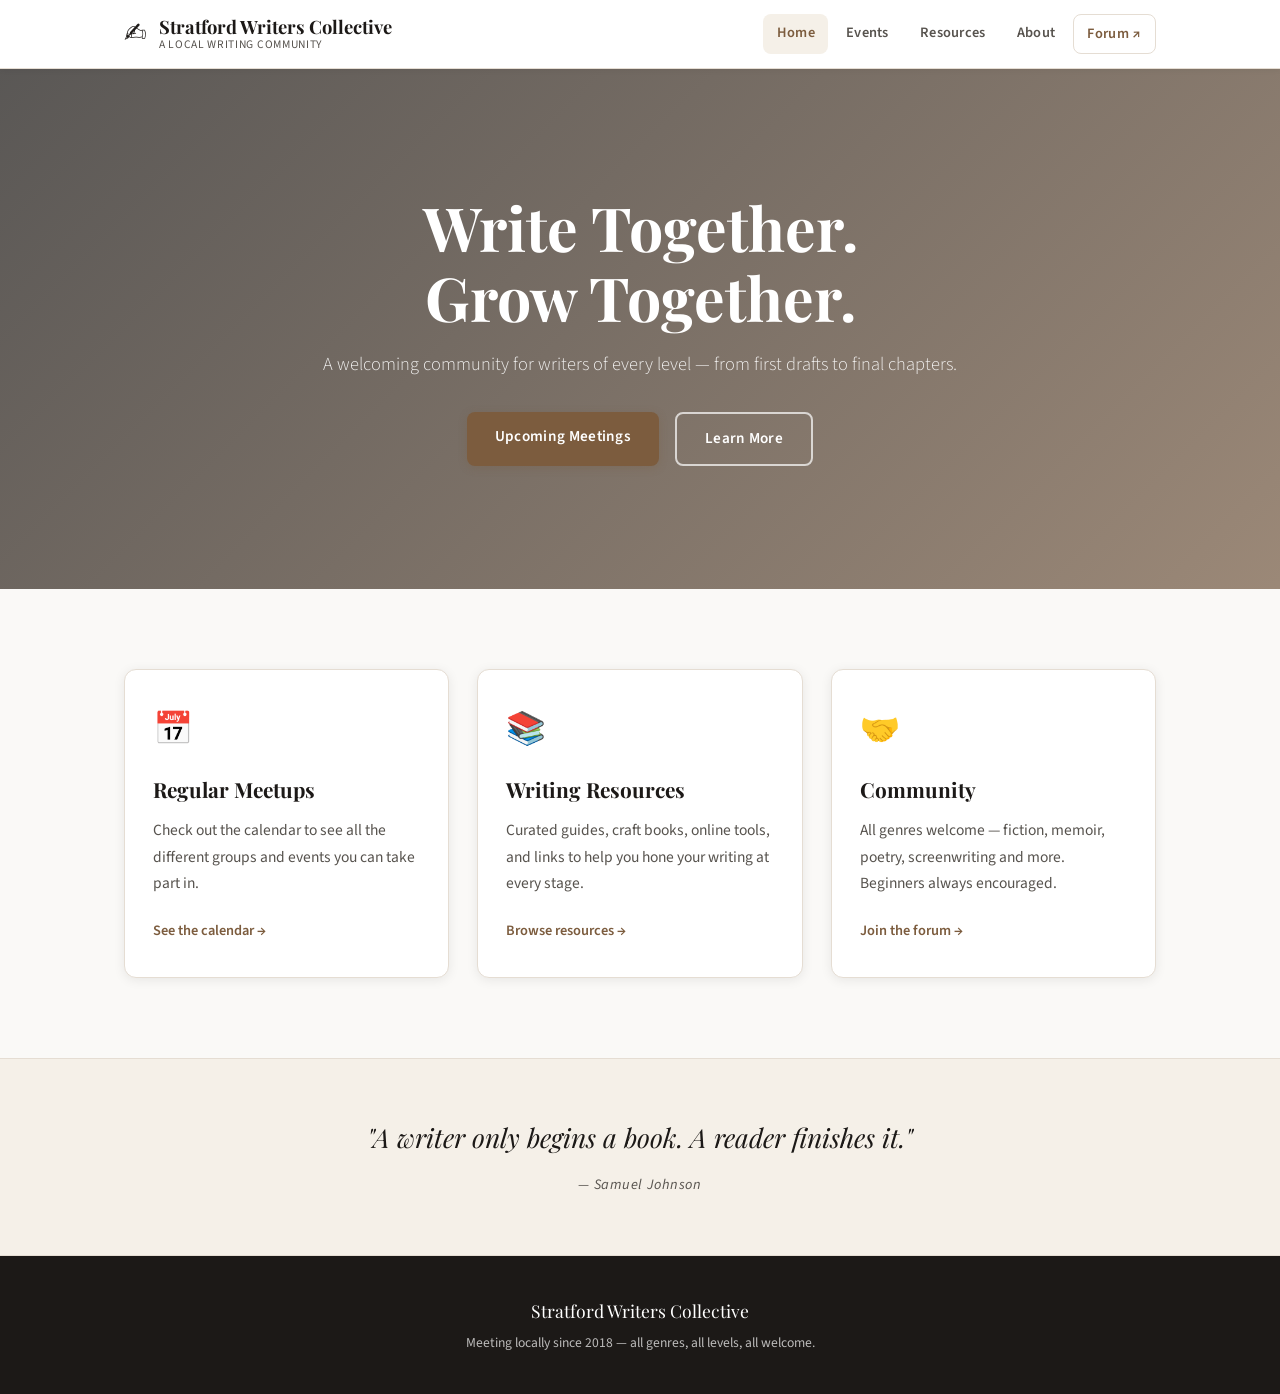
==== index.html @ 009ad5e2 "Drop SVG favicon link; add favicons to remaining pages" ====
<!DOCTYPE html>
<html lang="en">
<head>
  <meta charset="UTF-8" />
  <meta name="viewport" content="width=device-width, initial-scale=1.0" />
  <title>Stratford Writers Collective</title>
  <link rel="icon" type="image/png" href="/favicon-96x96.png" sizes="96x96" />
  <link rel="shortcut icon" href="/favicon.ico" />
  <link rel="apple-touch-icon" sizes="180x180" href="/apple-touch-icon.png" />
  <meta name="apple-mobile-web-app-title" content="Stratford Writers Collective" />
  <link rel="manifest" href="/site.webmanifest" />
  <link rel="stylesheet" href="styles.css" />
  <link rel="preconnect" href="https://fonts.googleapis.com" />
  <link rel="preconnect" href="https://fonts.gstatic.com" crossorigin />
  <link href="https://fonts.googleapis.com/css2?family=Playfair+Display:ital,wght@0,400;0,700;1,400&family=Source+Sans+3:wght@300;400;600&display=swap" rel="stylesheet" />
</head>
<body>
  <header class="site-header">
    <div class="container">
      <div class="logo">
        <span class="logo-icon">✍</span>
        <div class="logo-text">
          <span class="logo-name">Stratford Writers Collective</span>
          <span class="logo-tagline">a local writing community</span>
        </div>
      </div>
      <nav class="main-nav">
        <a href="index.html" class="nav-link active">Home</a>
        <a href="events.html" class="nav-link">Events</a>
        <a href="resources.html" class="nav-link">Resources</a>
        <a href="about.html" class="nav-link">About</a>
        <a href="https://stratfordwritingcollective.discourse.group" class="nav-link nav-link-forum" target="_blank" rel="noopener">Forum ↗</a>
      </nav>
      <button class="nav-toggle" aria-label="Toggle navigation">&#9776;</button>
    </div>
  </header>

  <main>
    <section class="hero">
      <div class="hero-content">
        <h1 class="hero-heading">Write Together.<br>Grow Together.</h1>
        <p class="hero-sub">A welcoming community for writers of every level — from first drafts to final chapters.</p>
        <div class="hero-actions">
          <a href="events.html" class="btn btn-primary">Upcoming Meetings</a>
          <a href="about.html" class="btn btn-outline">Learn More</a>
        </div>
      </div>
    </section>

    <section class="features">
      <div class="container">
        <div class="feature-grid">
          <div class="feature-card">
            <div class="feature-icon">📅</div>
            <h3>Regular Meetups</h3>
            <p>Check out the calendar to see all the different groups and events you can take part in.</p>
            <a href="events.html" class="feature-link">See the calendar →</a>
          </div>
          <div class="feature-card">
            <div class="feature-icon">📚</div>
            <h3>Writing Resources</h3>
            <p>Curated guides, craft books, online tools, and links to help you hone your writing at every stage.</p>
            <a href="resources.html" class="feature-link">Browse resources →</a>
          </div>
          <div class="feature-card">
            <div class="feature-icon">🤝</div>
            <h3>Community</h3>
            <p>All genres welcome — fiction, memoir, poetry, screenwriting and more. Beginners always encouraged.</p>
            <a href="https://stratfordwritingcollective.discourse.group" class="feature-link" target="_blank" rel="noopener">Join the forum →</a>
          </div>
        </div>
      </div>
    </section>

    <section class="quote-band">
      <div class="container">
        <blockquote>
          <p>"A writer only begins a book. A reader finishes it."</p>
          <cite>— Samuel Johnson</cite>
        </blockquote>
      </div>
    </section>

  </main>

  <footer class="site-footer">
    <div class="container">
      <p class="footer-name">Stratford Writers Collective</p>
      <p class="footer-note">Meeting locally since 2018 &mdash; all genres, all levels, all welcome.</p>
    </div>
  </footer>

  <script src="nav.js"></script>
</body>
</html>
---- styles.css ----
/* ── Reset & base ───────────────────────────────────────── */
*, *::before, *::after { box-sizing: border-box; margin: 0; padding: 0; }

:root {
  --ink:        #1c1917;
  --ink-light:  #57534e;
  --paper:      #faf9f7;
  --paper-warm: #f5f0e8;
  --accent:     #7c5c3e;
  --accent-dk:  #5c3d22;
  --accent-lt:  #b08c6a;
  --gold:       #c9a84c;
  --border:     #e5ddd3;
  --white:      #ffffff;

  --font-serif: 'Playfair Display', Georgia, serif;
  --font-sans:  'Source Sans 3', system-ui, sans-serif;

  --radius:  8px;
  --shadow:  0 2px 12px rgba(0,0,0,.08);
  --shadow-lg: 0 8px 32px rgba(0,0,0,.12);
}

html { scroll-behavior: smooth; }

body {
  font-family: var(--font-sans);
  font-size: 1.0625rem;
  line-height: 1.7;
  color: var(--ink);
  background: var(--paper);
}

img { display: block; max-width: 100%; }
a  { color: var(--accent); text-decoration: none; }
a:hover { text-decoration: underline; }

.container {
  max-width: 1080px;
  margin: 0 auto;
  padding: 0 1.5rem;
}

/* ── Header / Nav ───────────────────────────────────────── */
.site-header {
  position: sticky;
  top: 0;
  z-index: 100;
  background: var(--white);
  border-bottom: 1px solid var(--border);
  box-shadow: 0 1px 6px rgba(0,0,0,.06);
}

.site-header .container {
  display: flex;
  align-items: center;
  justify-content: space-between;
  height: 68px;
  gap: 1.5rem;
}

.logo {
  display: flex;
  align-items: center;
  gap: .75rem;
  text-decoration: none;
}

.logo-icon { font-size: 1.7rem; }

.logo-text {
  display: flex;
  flex-direction: column;
  line-height: 1.2;
}

.logo-name {
  font-family: var(--font-serif);
  font-size: 1.15rem;
  font-weight: 700;
  color: var(--ink);
}

.logo-tagline {
  font-size: .72rem;
  letter-spacing: .06em;
  text-transform: uppercase;
  color: var(--ink-light);
}

.main-nav {
  display: flex;
  gap: .25rem;
}

.nav-link {
  font-size: .9rem;
  font-weight: 600;
  letter-spacing: .02em;
  color: var(--ink-light);
  padding: .45rem .85rem;
  border-radius: var(--radius);
  transition: color .15s, background .15s;
}

.nav-link:hover,
.nav-link.active {
  color: var(--accent);
  background: var(--paper-warm);
  text-decoration: none;
}

.nav-link-forum {
  color: var(--accent) !important;
  border: 1px solid var(--border);
}

.nav-link-forum:hover {
  background: var(--paper-warm);
  border-color: var(--accent-lt);
}

.nav-toggle {
  display: none;
  background: none;
  border: none;
  font-size: 1.5rem;
  cursor: pointer;
  color: var(--ink);
  padding: .25rem;
}

/* ── Buttons ────────────────────────────────────────────── */
.btn {
  display: inline-block;
  padding: .75rem 1.75rem;
  border-radius: var(--radius);
  font-family: var(--font-sans);
  font-size: .95rem;
  font-weight: 600;
  letter-spacing: .02em;
  cursor: pointer;
  transition: background .18s, color .18s, transform .12s, box-shadow .18s;
  text-decoration: none;
}

.btn:hover { transform: translateY(-1px); text-decoration: none; }

.btn-primary {
  background: var(--accent);
  color: var(--white);
  box-shadow: 0 2px 8px rgba(124,92,62,.3);
}

.btn-primary:hover {
  background: var(--accent-dk);
  box-shadow: 0 4px 14px rgba(124,92,62,.4);
}

.btn-outline {
  background: transparent;
  color: var(--white);
  border: 2px solid rgba(255,255,255,.7);
}

.btn-outline:hover {
  background: rgba(255,255,255,.12);
  border-color: var(--white);
}

/* ── Hero ───────────────────────────────────────────────── */
.hero {
  background:
    linear-gradient(135deg, rgba(28,25,23,.72) 0%, rgba(92,61,34,.6) 100%),
    url('https://images.unsplash.com/photo-1455390582262-044cdead277a?w=1400&auto=format&fit=crop&q=80')
    center/cover no-repeat;
  min-height: 520px;
  display: flex;
  align-items: center;
  padding: 5rem 1.5rem;
}

.hero-content {
  max-width: 640px;
  margin: 0 auto;
  text-align: center;
}

.hero-heading {
  font-family: var(--font-serif);
  font-size: clamp(2.4rem, 5vw, 3.8rem);
  font-weight: 700;
  color: var(--white);
  line-height: 1.15;
  margin-bottom: 1.1rem;
}

.hero-sub {
  font-size: 1.15rem;
  color: rgba(255,255,255,.88);
  margin-bottom: 2rem;
  font-weight: 300;
}

.hero-actions {
  display: flex;
  gap: 1rem;
  justify-content: center;
  flex-wrap: wrap;
}

/* ── Feature cards ──────────────────────────────────────── */
.features {
  padding: 5rem 0;
}

.feature-grid {
  display: grid;
  grid-template-columns: repeat(auto-fit, minmax(260px, 1fr));
  gap: 1.75rem;
}

.feature-card {
  background: var(--white);
  border: 1px solid var(--border);
  border-radius: 12px;
  padding: 2rem 1.75rem;
  box-shadow: var(--shadow);
  transition: box-shadow .2s, transform .2s;
}

.feature-card:hover {
  box-shadow: var(--shadow-lg);
  transform: translateY(-3px);
}

.feature-icon {
  font-size: 2rem;
  margin-bottom: 1rem;
}

.feature-card h3 {
  font-family: var(--font-serif);
  font-size: 1.3rem;
  margin-bottom: .6rem;
}

.feature-card p {
  color: var(--ink-light);
  font-size: .97rem;
  margin-bottom: 1.25rem;
}

.feature-link {
  font-size: .9rem;
  font-weight: 600;
  color: var(--accent);
}

/* ── Quote band ─────────────────────────────────────────── */
.quote-band {
  background: var(--paper-warm);
  border-top: 1px solid var(--border);
  border-bottom: 1px solid var(--border);
  padding: 3.5rem 1.5rem;
  text-align: center;
}

.quote-band blockquote p {
  font-family: var(--font-serif);
  font-size: clamp(1.25rem, 2.5vw, 1.65rem);
  font-style: italic;
  color: var(--ink);
  margin-bottom: .6rem;
}

.quote-band cite {
  font-size: .9rem;
  color: var(--ink-light);
  letter-spacing: .04em;
}

/* ── Join CTA ───────────────────────────────────────────── */
.join-cta {
  padding: 5rem 1.5rem;
  text-align: center;
}

.join-cta h2 {
  font-family: var(--font-serif);
  font-size: 2rem;
  margin-bottom: .75rem;
}

.join-cta p {
  color: var(--ink-light);
  max-width: 520px;
  margin: 0 auto 2rem;
}

/* ── Page hero (inner pages) ────────────────────────────── */
.page-hero {
  background: linear-gradient(135deg, var(--accent-dk) 0%, var(--accent) 100%);
  padding: 4rem 1.5rem 3.5rem;
  text-align: center;
}

.page-hero h1 {
  font-family: var(--font-serif);
  font-size: clamp(2rem, 4vw, 3rem);
  color: var(--white);
  margin-bottom: .5rem;
}

.page-hero p {
  color: rgba(255,255,255,.85);
  font-size: 1.05rem;
  max-width: 540px;
  margin: 0 auto;
}

/* ── Section headings ───────────────────────────────────── */
.section-label {
  font-size: .78rem;
  font-weight: 600;
  letter-spacing: .1em;
  text-transform: uppercase;
  color: var(--accent-lt);
  margin-bottom: .4rem;
}

/* ── Calendar page ──────────────────────────────────────── */
.calendar-section {
  padding: 3.5rem 0;
}

.calendar-intro {
  text-align: center;
  max-width: 600px;
  margin: 0 auto 2.5rem;
}

.calendar-intro h2 {
  font-family: var(--font-serif);
  font-size: 1.8rem;
  margin-bottom: .6rem;
}

.calendar-intro p { color: var(--ink-light); }

.calendar-embed-wrapper {
  background: var(--white);
  border: 1px solid var(--border);
  border-radius: 12px;
  overflow: hidden;
  box-shadow: var(--shadow);
}

.calendar-embed-wrapper iframe {
  display: block;
  width: 100%;
  height: 700px;
  border: none;
}

@media (max-width: 700px) {
  .calendar-embed-wrapper iframe {
    height: 500px;
  }
}

.calendar-placeholder {
  display: flex;
  flex-direction: column;
  align-items: center;
  justify-content: center;
  gap: 1rem;
  min-height: 400px;
  background: var(--paper-warm);
  padding: 2rem;
  text-align: center;
}

.calendar-placeholder .placeholder-icon { font-size: 3rem; }

.calendar-placeholder h3 {
  font-family: var(--font-serif);
  font-size: 1.3rem;
}

.calendar-placeholder p {
  color: var(--ink-light);
  max-width: 480px;
  font-size: .95rem;
}

.calendar-placeholder code {
  background: var(--border);
  padding: .15rem .4rem;
  border-radius: 4px;
  font-size: .85rem;
}

/* ── Resource filter ────────────────────────────────────── */
.resource-filter {
  display: flex;
  align-items: center;
  gap: 1rem;
  flex-wrap: wrap;
  margin-bottom: 2.5rem;
}

.filter-label {
  font-size: .85rem;
  font-weight: 600;
  color: var(--ink-light);
  text-transform: uppercase;
  letter-spacing: .06em;
  white-space: nowrap;
}

.filter-buttons {
  display: flex;
  flex-wrap: wrap;
  gap: .5rem;
}

.filter-btn {
  -webkit-appearance: none;
  appearance: none;
  display: inline-block;
  background: var(--white);
  border: 1px solid var(--border);
  border-radius: 999px;
  padding: .35rem .9rem;
  font-family: var(--font-sans);
  font-size: .82rem;
  font-weight: 600;
  color: var(--ink-light);
  cursor: pointer;
  line-height: 1.5;
  transition: background .15s, color .15s, border-color .15s;
}

.filter-btn:hover {
  border-color: var(--accent-lt);
  color: var(--accent);
}

.filter-btn.active {
  background: var(--accent);
  border-color: var(--accent);
  color: var(--white);
}

/* ── Resources page ─────────────────────────────────────── */
.resources-section {
  padding: 3.5rem 0 5rem;
}

.resource-group {
  margin-bottom: 3.5rem;
}

.resource-group h2 {
  font-family: var(--font-serif);
  font-size: 1.5rem;
  margin-bottom: 1.25rem;
  padding-bottom: .5rem;
  border-bottom: 2px solid var(--border);
}

.resource-list {
  display: grid;
  grid-template-columns: repeat(auto-fill, minmax(280px, 1fr));
  gap: 1rem;
}

.resource-card {
  background: var(--white);
  border: 1px solid var(--border);
  border-radius: 10px;
  padding: 1.25rem 1.4rem;
  box-shadow: var(--shadow);
  transition: box-shadow .18s, transform .18s;
  display: flex;
  flex-direction: column;
  gap: .35rem;
}

.resource-card:hover {
  box-shadow: var(--shadow-lg);
  transform: translateY(-2px);
}

.resource-card .res-tag {
  font-size: .72rem;
  font-weight: 600;
  letter-spacing: .07em;
  text-transform: uppercase;
  color: var(--accent-lt);
}

.resource-card h3 {
  font-family: var(--font-serif);
  font-size: 1.05rem;
  color: var(--ink);
}

.resource-card p {
  font-size: .9rem;
  color: var(--ink-light);
  flex: 1;
}

.resource-card a.res-link {
  font-size: .85rem;
  font-weight: 600;
  color: var(--accent);
  margin-top: .25rem;
}

/* ── About page ─────────────────────────────────────────── */
.about-section {
  padding: 4rem 0 5rem;
}

.about-grid {
  display: grid;
  grid-template-columns: 1fr 1fr;
  gap: 3rem;
  align-items: start;
}

.about-prose h2 {
  font-family: var(--font-serif);
  font-size: 1.75rem;
  margin-bottom: 1rem;
}

.about-prose p {
  color: var(--ink-light);
  margin-bottom: 1rem;
}

.about-prose p:last-child { margin-bottom: 0; }

.about-sidebar {
  display: flex;
  flex-direction: column;
  gap: 1.25rem;
}

.info-card {
  background: var(--white);
  border: 1px solid var(--border);
  border-radius: 10px;
  padding: 1.4rem 1.5rem;
  box-shadow: var(--shadow);
}

.info-card h3 {
  font-family: var(--font-serif);
  font-size: 1.05rem;
  margin-bottom: .6rem;
  color: var(--accent);
}

.info-card p, .info-card li {
  font-size: .93rem;
  color: var(--ink-light);
  line-height: 1.6;
}

.info-card ul {
  list-style: none;
  padding: 0;
}

.info-card li::before {
  content: '✓ ';
  color: var(--gold);
  font-weight: 700;
}

/* ── Footer ─────────────────────────────────────────────── */
.site-footer {
  background: var(--ink);
  color: rgba(255,255,255,.7);
  text-align: center;
  padding: 2.5rem 1.5rem;
}

.footer-name {
  font-family: var(--font-serif);
  font-size: 1.1rem;
  color: var(--white);
  margin-bottom: .35rem;
}

.footer-note {
  font-size: .85rem;
}

/* ── Responsive ─────────────────────────────────────────── */
@media (max-width: 700px) {
  .main-nav { display: none; flex-direction: column; }
  .main-nav.open { display: flex; }
  .nav-toggle { display: block; }

  .site-header .container { flex-wrap: wrap; height: auto; padding: .9rem 1.25rem; }
  .main-nav { width: 100%; border-top: 1px solid var(--border); padding: .5rem 0 .75rem; gap: .1rem; }
  .nav-link { width: 100%; }

  .about-grid { grid-template-columns: 1fr; }

  .hero { min-height: 420px; }
}
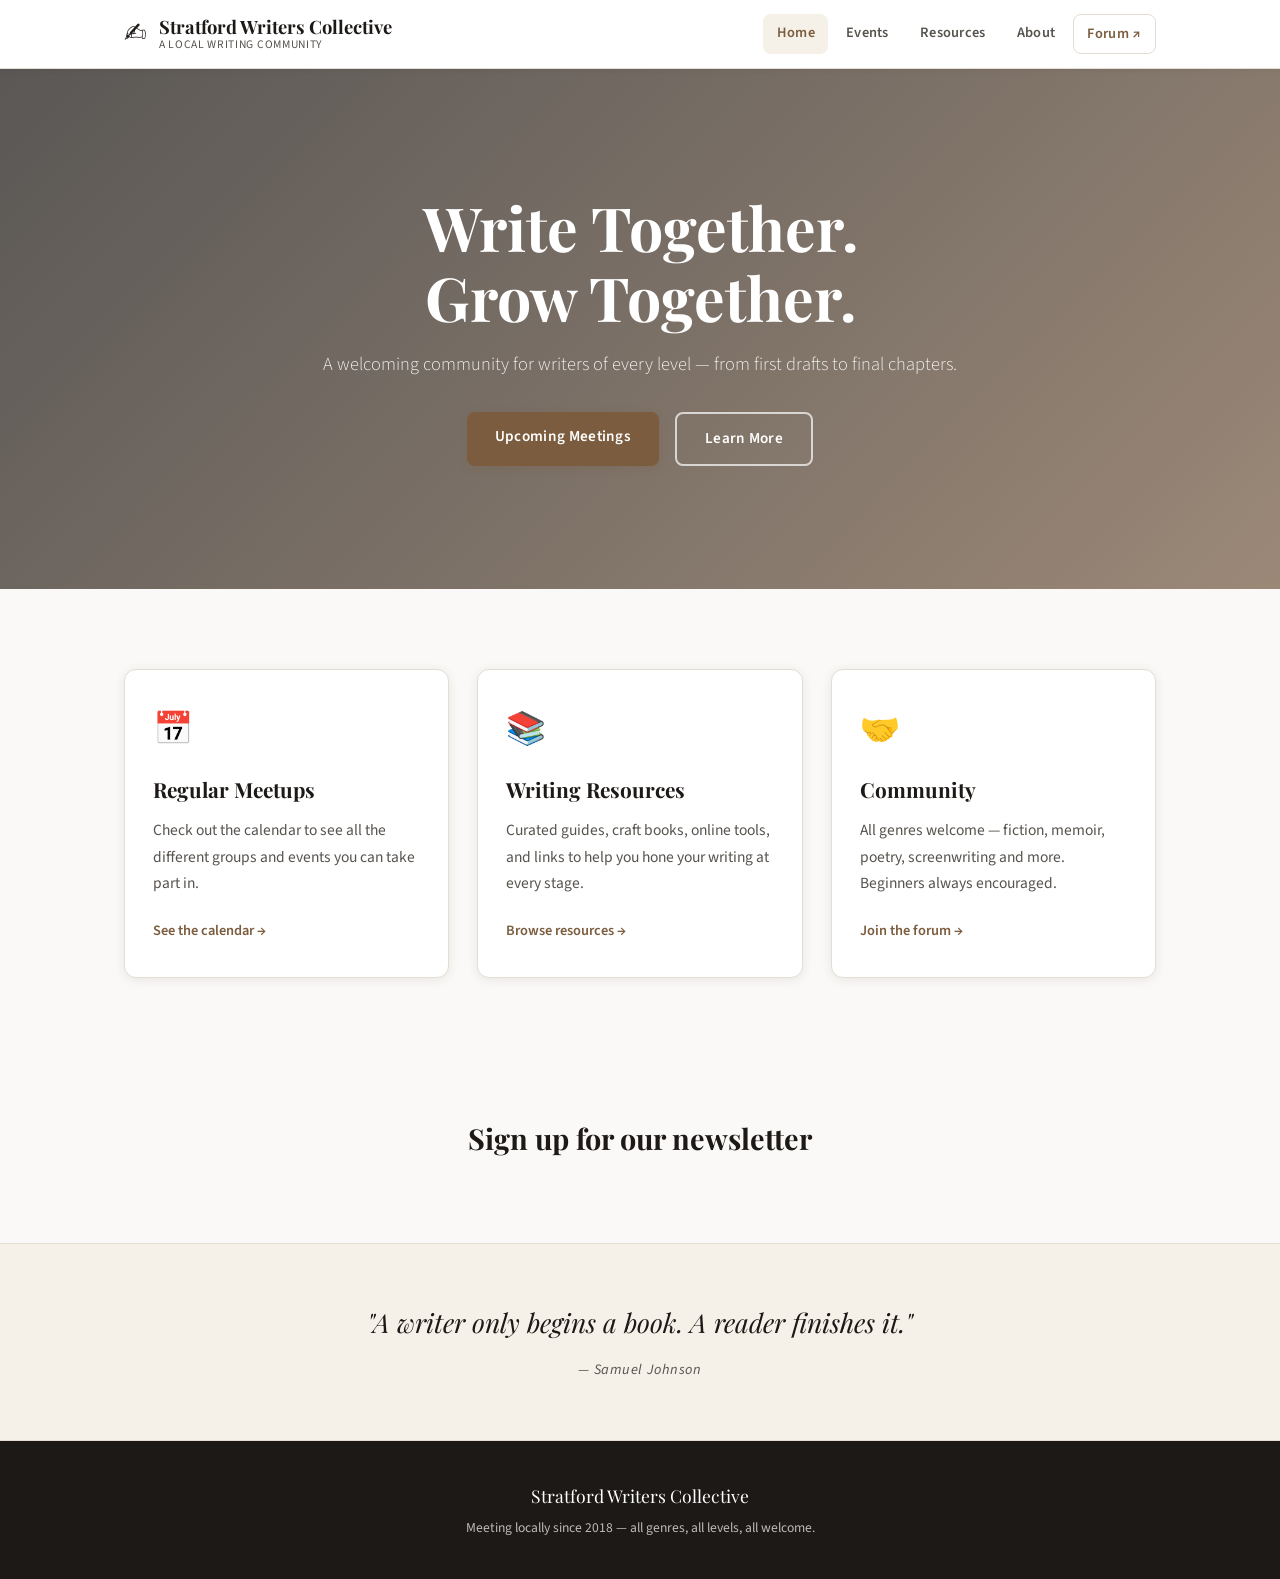
==== commit 9ebe59f5: "Style newsletter signup section with heading and page background Co-Authored-By: Claude Sonnet 4.6 <" ====
--- a/index.html
+++ b/index.html
@@ -72,6 +72,13 @@
       </div>
     </section>
 
+    <section class="newsletter-section">
+      <div class="newsletter-inner">
+        <h2 class="newsletter-heading">Sign up for our newsletter</h2>
+        <script async src="https://subscribe-forms.beehiiv.com/v3/loader.js" data-beehiiv-form="7658034a-7329-426e-80b9-a74d1c469caa"></script>
+      </div>
+    </section>
+
     <section class="quote-band">
       <div class="container">
         <blockquote>
@@ -91,5 +98,6 @@
   </footer>
 
   <script src="nav.js"></script>
+  <script type="text/javascript" async src="https://subscribe-forms.beehiiv.com/attribution.js"></script>
 </body>
 </html>
--- a/styles.css
+++ b/styles.css
@@ -401,6 +401,25 @@
   font-size: .85rem;
 }
 
+/* ── Newsletter section ─────────────────────────────────── */
+.newsletter-section {
+  background: var(--paper);
+  padding: 3.5rem 1.5rem;
+  text-align: center;
+}
+
+.newsletter-inner {
+  max-width: 560px;
+  margin: 0 auto;
+}
+
+.newsletter-heading {
+  font-family: var(--font-serif);
+  font-size: 1.8rem;
+  color: var(--ink);
+  margin-bottom: 1.5rem;
+}
+
 /* ── Resource filter ────────────────────────────────────── */
 .resource-filter {
   display: flex;
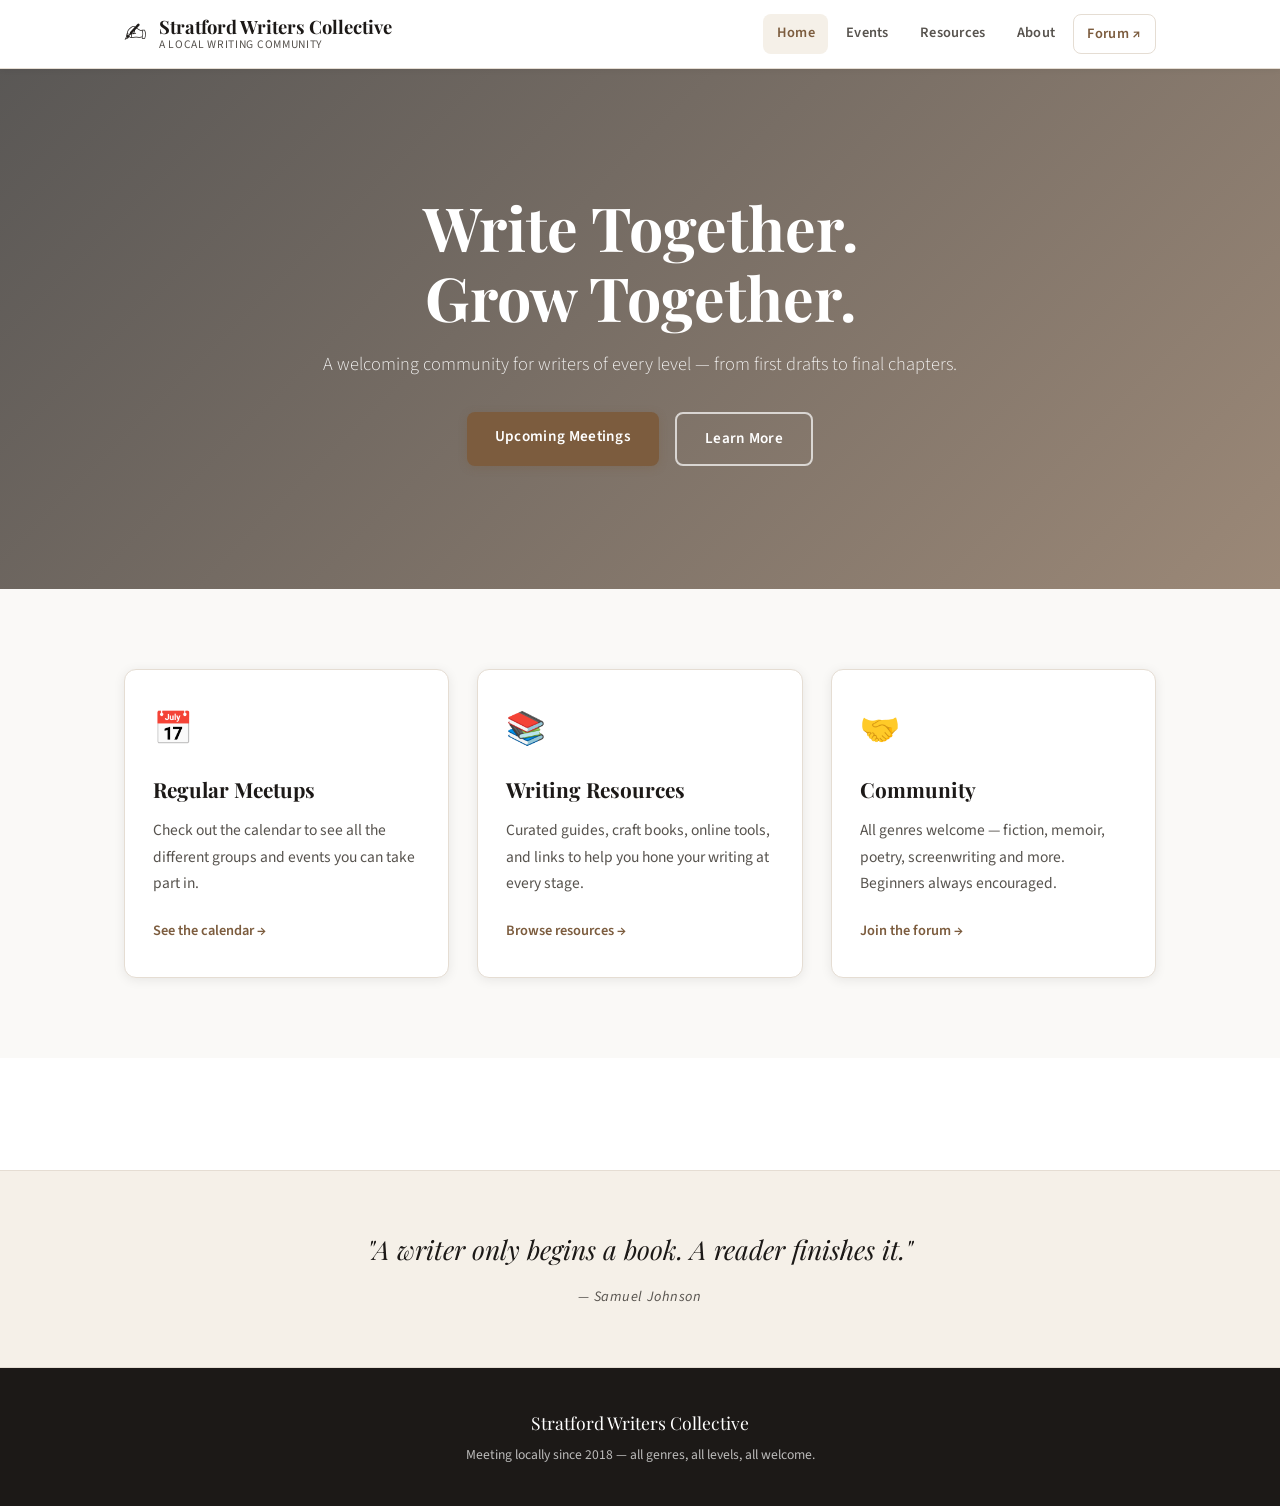
==== commit 0431c99e: "Remove newsletter heading Co-Authored-By: Claude Sonnet 4.6 <noreply@anthropic.com>" ====
--- a/index.html
+++ b/index.html
@@ -74,8 +74,7 @@
 
     <section class="newsletter-section">
       <div class="newsletter-inner">
-        <h2 class="newsletter-heading">Sign up for our newsletter</h2>
-        <script async src="https://subscribe-forms.beehiiv.com/v3/loader.js" data-beehiiv-form="7658034a-7329-426e-80b9-a74d1c469caa"></script>
+<script async src="https://subscribe-forms.beehiiv.com/v3/loader.js" data-beehiiv-form="7658034a-7329-426e-80b9-a74d1c469caa"></script>
       </div>
     </section>
 
--- a/styles.css
+++ b/styles.css
@@ -403,7 +403,7 @@
 
 /* ── Newsletter section ─────────────────────────────────── */
 .newsletter-section {
-  background: var(--paper);
+  background: var(--white);
   padding: 3.5rem 1.5rem;
   text-align: center;
 }
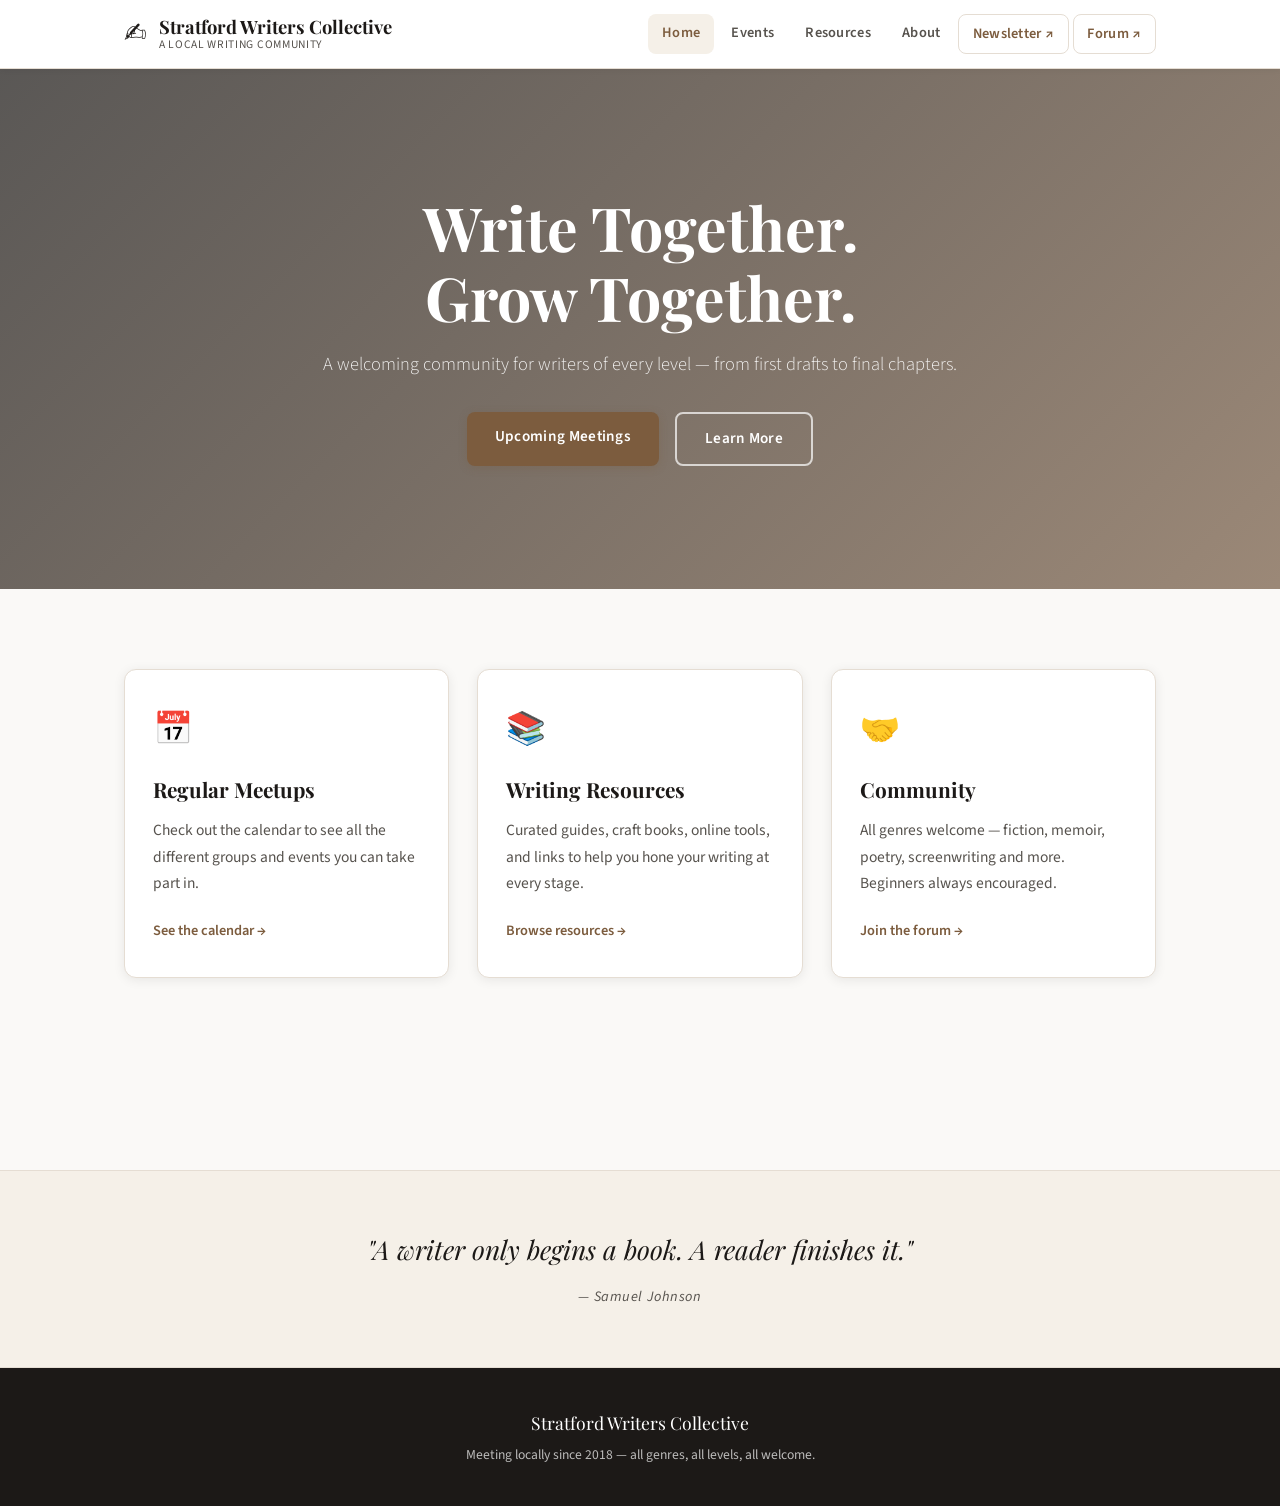
==== commit d01b3a06: "Add Newsletter nav link to all pages Co-Authored-By: Claude Sonnet 4.6 <noreply@anthropic.com>" ====
--- a/index.html
+++ b/index.html
@@ -29,6 +29,7 @@
         <a href="events.html" class="nav-link">Events</a>
         <a href="resources.html" class="nav-link">Resources</a>
         <a href="about.html" class="nav-link">About</a>
+        <a href="https://stratfordwriterscollective.beehiiv.com/" class="nav-link nav-link-forum" target="_blank" rel="noopener">Newsletter ↗</a>
         <a href="https://stratfordwritingcollective.discourse.group" class="nav-link nav-link-forum" target="_blank" rel="noopener">Forum ↗</a>
       </nav>
       <button class="nav-toggle" aria-label="Toggle navigation">&#9776;</button>
--- a/styles.css
+++ b/styles.css
@@ -403,7 +403,7 @@
 
 /* ── Newsletter section ─────────────────────────────────── */
 .newsletter-section {
-  background: var(--white);
+  background: #faf9f7;
   padding: 3.5rem 1.5rem;
   text-align: center;
 }
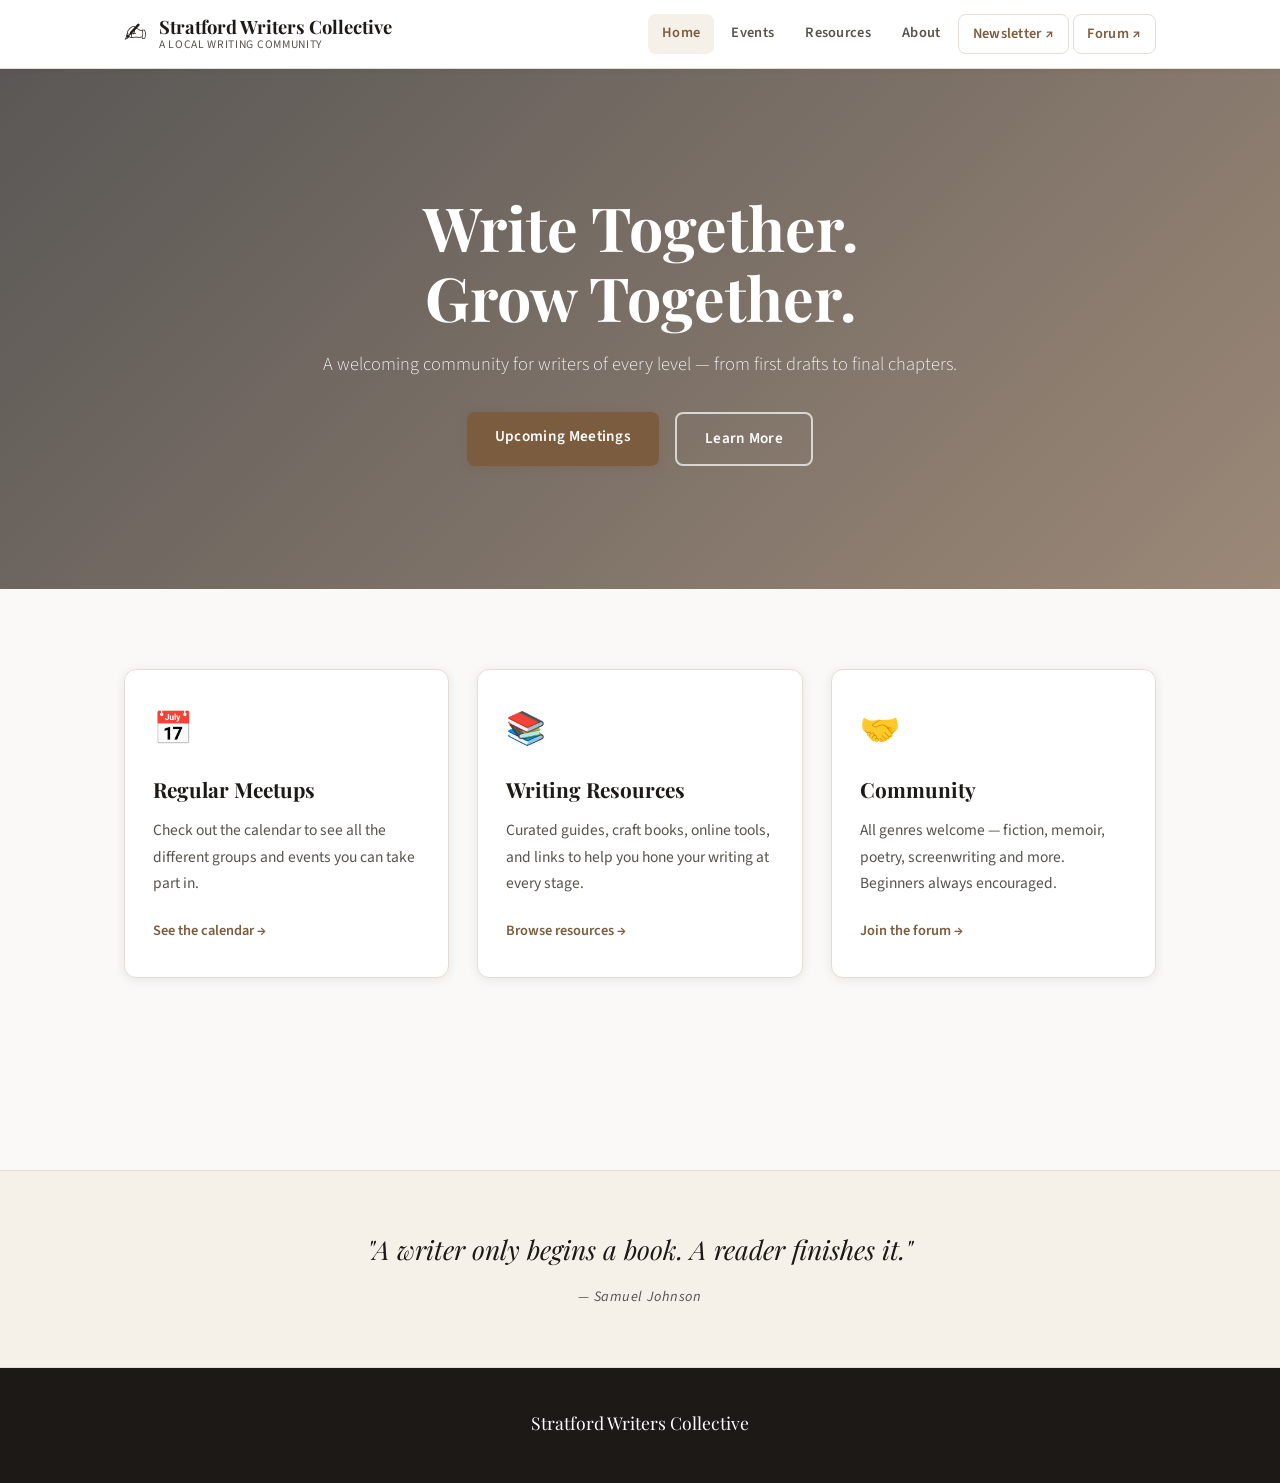
==== commit eb47646f: "Add Podcasts section to resources; apply batch of pending page updates - resources.html: add new Pod" ====
--- a/index.html
+++ b/index.html
@@ -93,7 +93,6 @@
   <footer class="site-footer">
     <div class="container">
       <p class="footer-name">Stratford Writers Collective</p>
-      <p class="footer-note">Meeting locally since 2018 &mdash; all genres, all levels, all welcome.</p>
     </div>
   </footer>
 
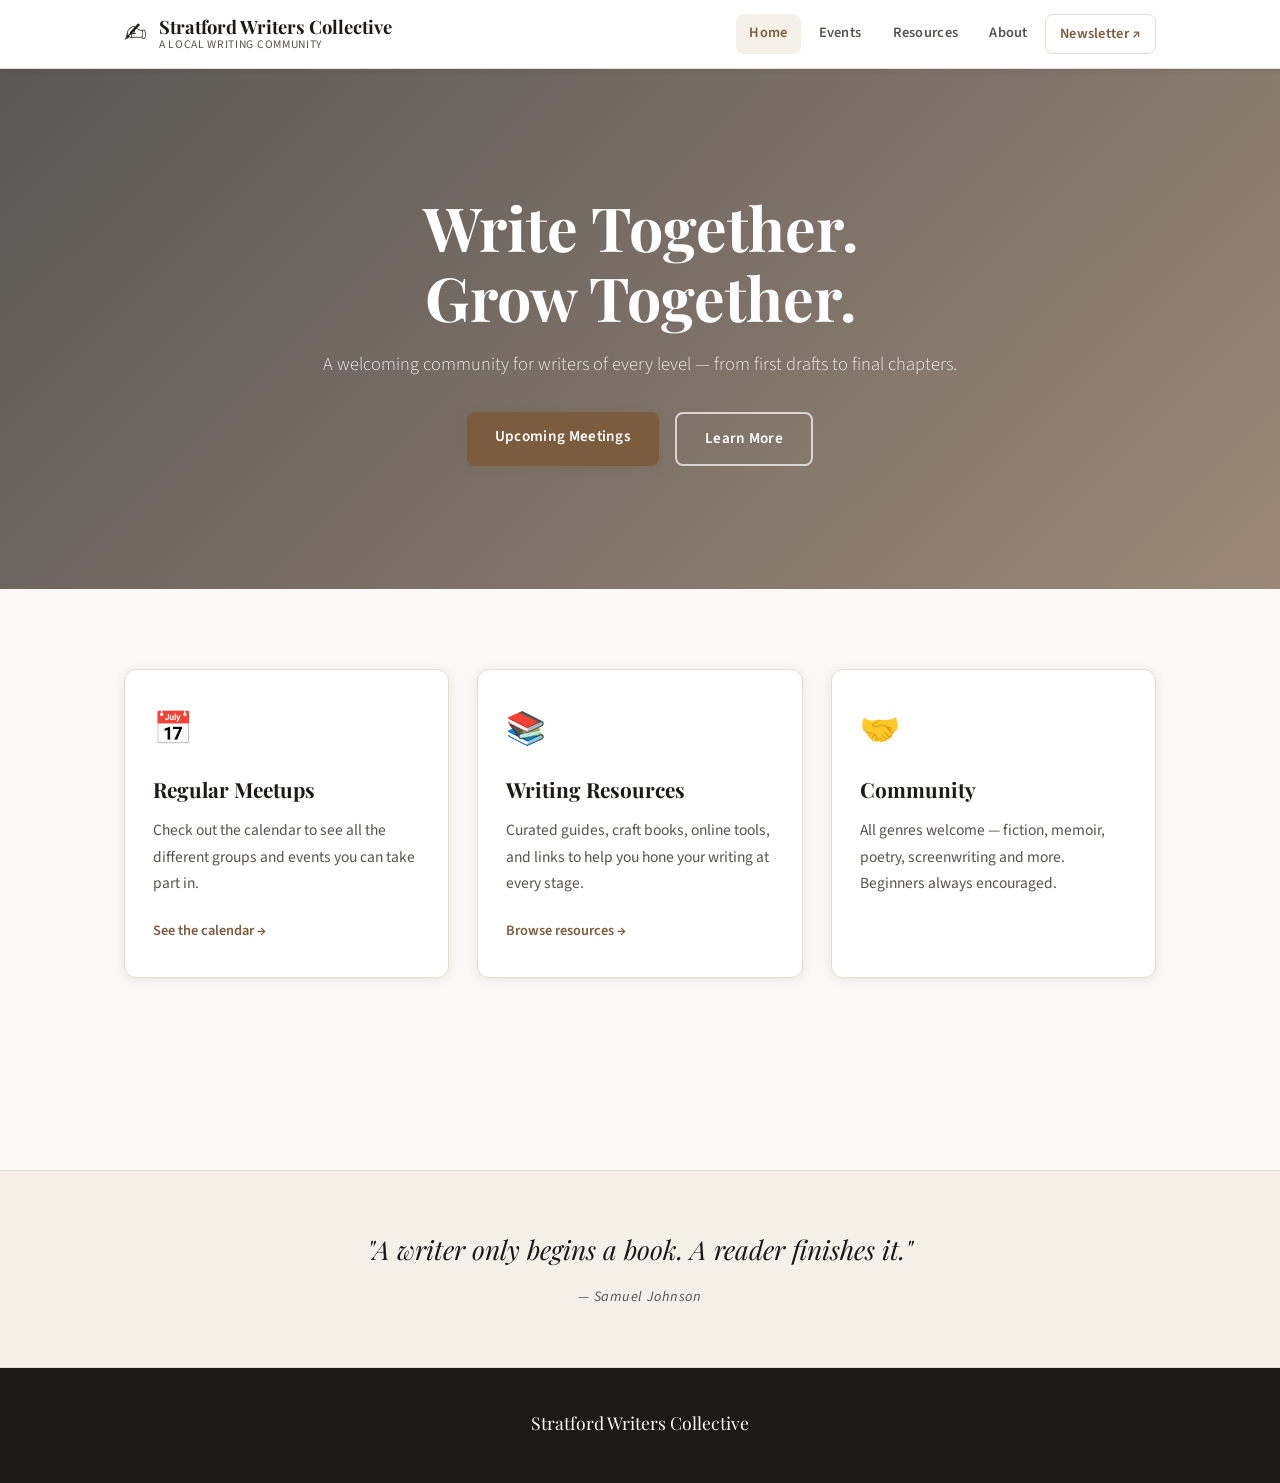
==== commit 3662e50c: "Add files via upload" ====
--- a/index.html
+++ b/index.html
@@ -30,7 +30,6 @@
         <a href="resources.html" class="nav-link">Resources</a>
         <a href="about.html" class="nav-link">About</a>
         <a href="https://stratfordwriterscollective.beehiiv.com/" class="nav-link nav-link-forum" target="_blank" rel="noopener">Newsletter ↗</a>
-        <a href="https://stratfordwritingcollective.discourse.group" class="nav-link nav-link-forum" target="_blank" rel="noopener">Forum ↗</a>
       </nav>
       <button class="nav-toggle" aria-label="Toggle navigation">&#9776;</button>
     </div>
@@ -67,7 +66,6 @@
             <div class="feature-icon">🤝</div>
             <h3>Community</h3>
             <p>All genres welcome — fiction, memoir, poetry, screenwriting and more. Beginners always encouraged.</p>
-            <a href="https://stratfordwritingcollective.discourse.group" class="feature-link" target="_blank" rel="noopener">Join the forum →</a>
           </div>
         </div>
       </div>
@@ -98,5 +96,6 @@
 
   <script src="nav.js"></script>
   <script type="text/javascript" async src="https://subscribe-forms.beehiiv.com/attribution.js"></script>
+  <script data-name="BMC-Widget" data-cfasync="false" src="https://cdnjs.buymeacoffee.com/1.0.0/widget.prod.min.js" data-id="stratfordwriterscol" data-description="Support me on Buy me a coffee!" data-message="" data-color="#5F7FFF" data-position="Right" data-x_margin="18" data-y_margin="18"></script>
 </body>
 </html>
